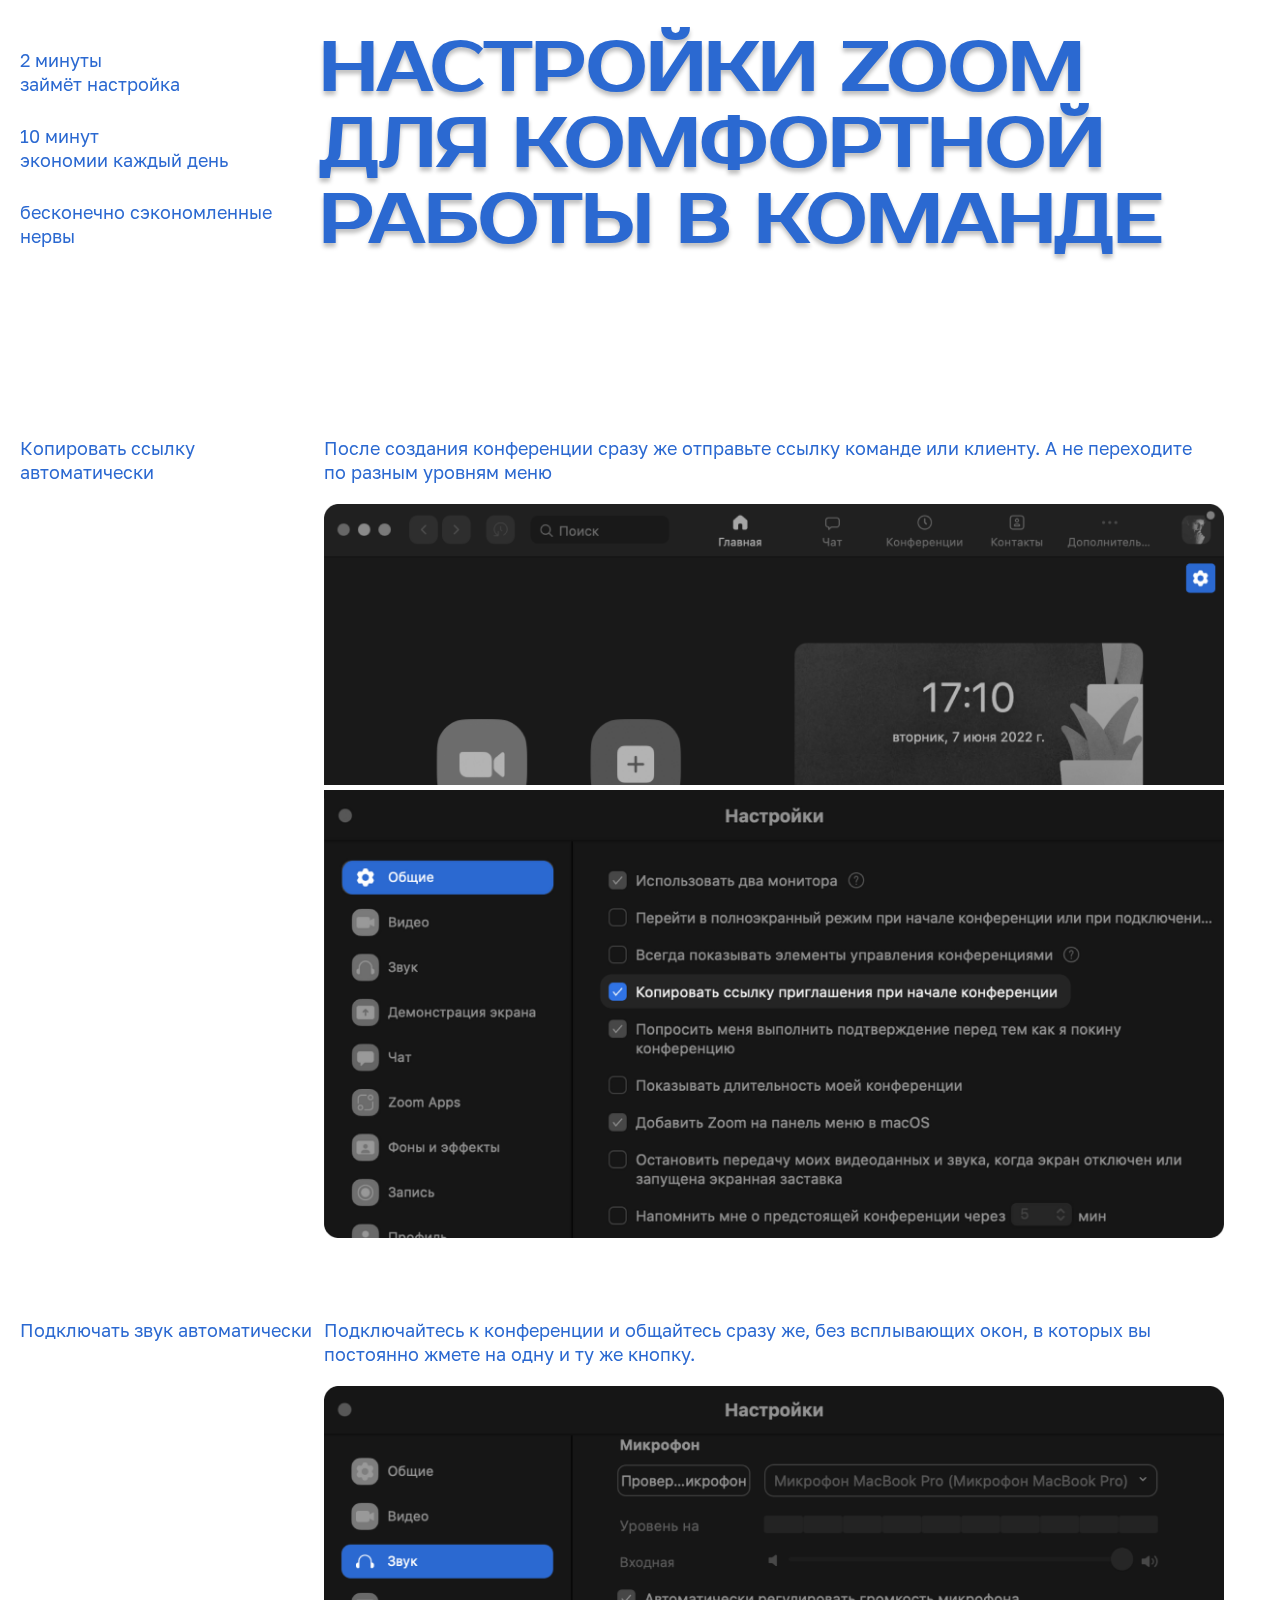
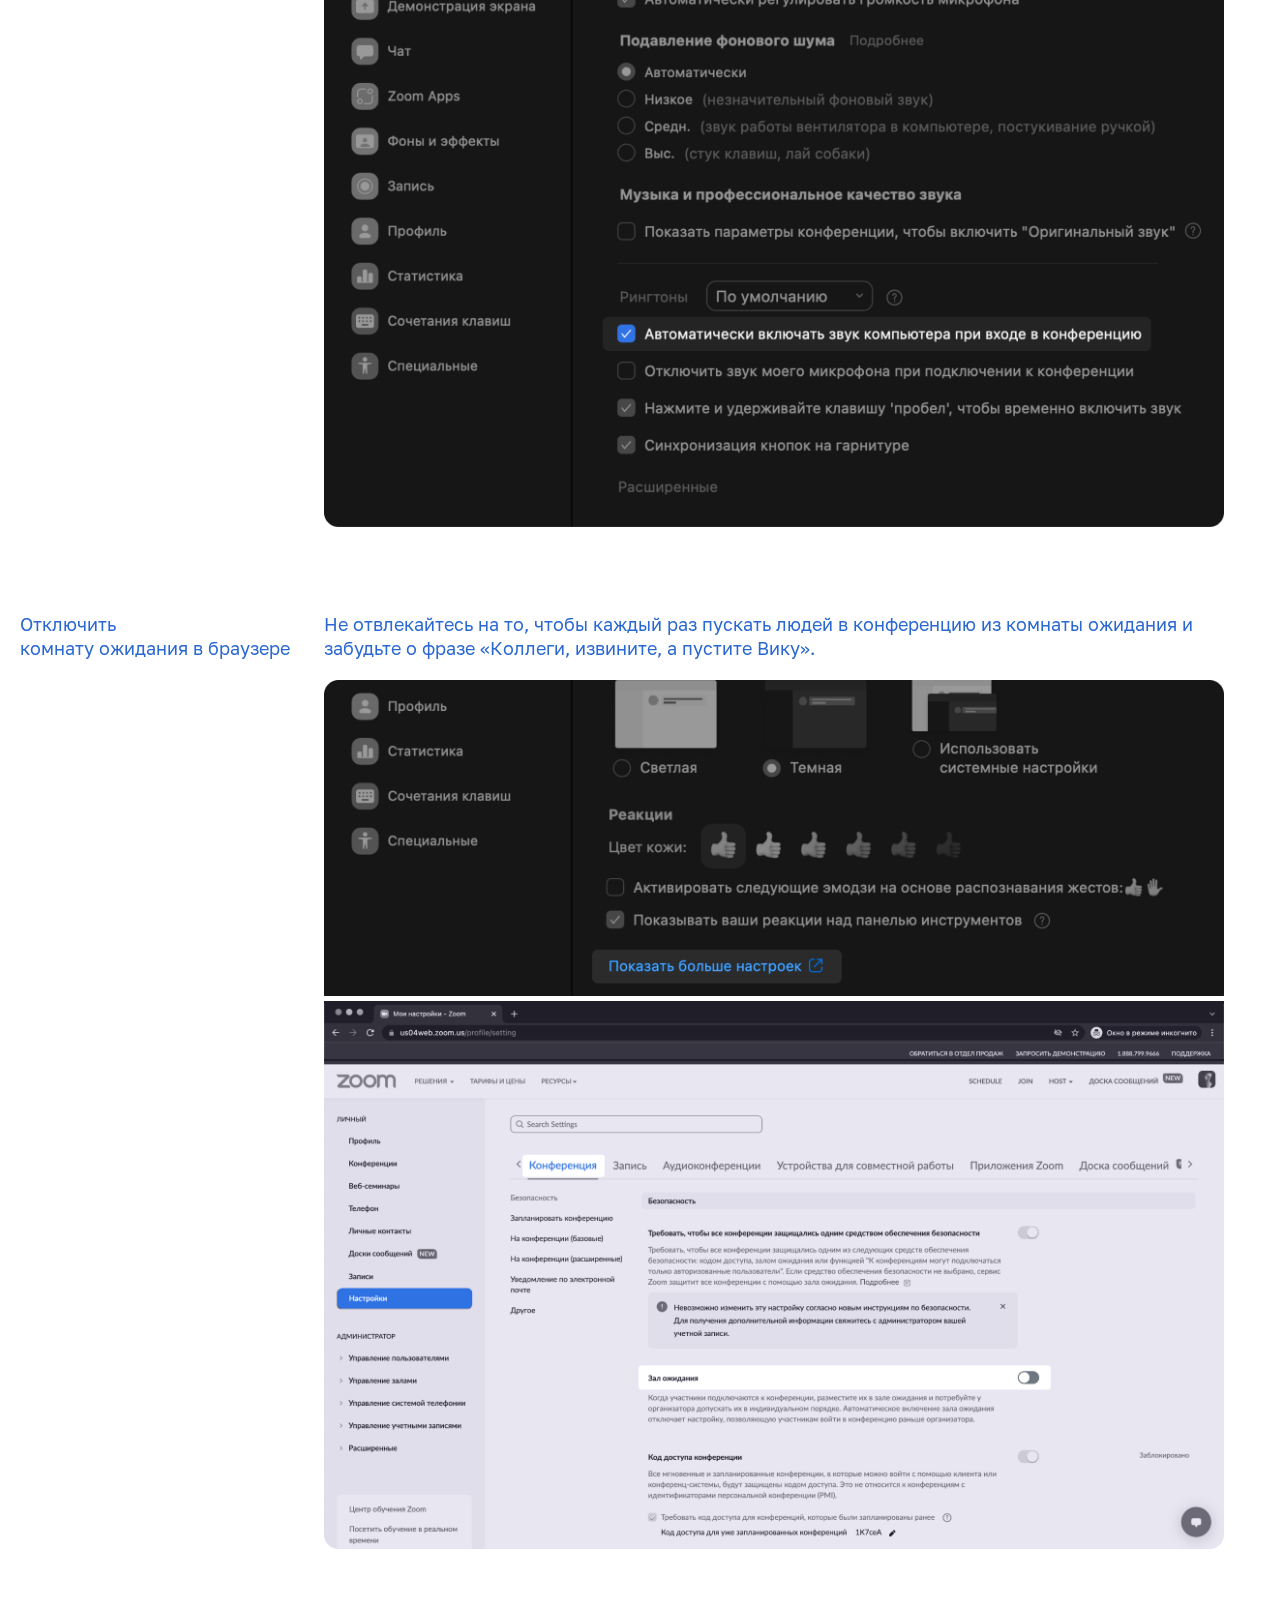
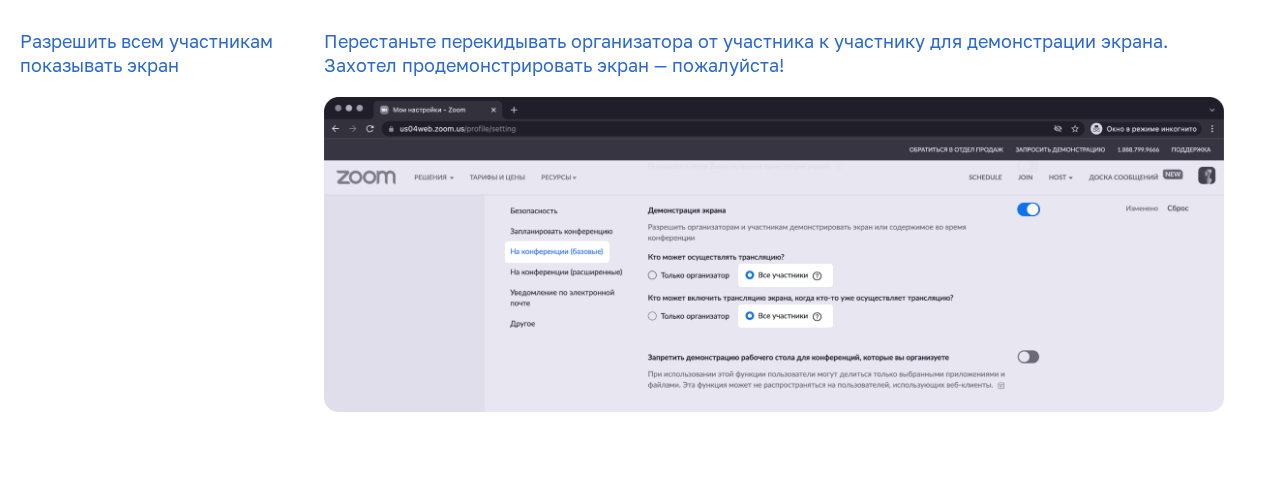
==== layout.html @ 577f2507 "Initial commit" ====
<!DOCTYPE html>
<html>

<head>
    <meta content="width=device-width, initial-scale=1" name="viewport" />
    <link rel="stylesheet" href="./reset.css">
    <link rel="stylesheet" href="./fonts.css">
    <link rel="stylesheet" href="./main.css">
    <link rel="stylesheet" href="https://fonts.googleapis.com/css?family=Prosto+One" />
</head>

<body>
    <div class="container">
        <div class="overview">
            <div class="column left-column">
                <p>2 минуты <br>займёт настройка</p>
                <p>10 минут <br>экономии каждый день</p>
                <p>бесконечно сэкономленные нервы</p>
            </div>
            <div class="column right-column">
                <h1 class="title">НАСТРОЙКИ ZOOM <br>ДЛЯ КОМФОРТНОЙ РАБОТЫ В КОМАНДЕ</h1>
            </div>
        </div>
        <div class="step">
            <div class="column left-column">
                <p>Копировать ссылку автоматически</p>
            </div>
            <div class="column right-column">
                <p>После создания конференции сразу же отправьте ссылку команде или клиенту. А не переходите по разным уровням меню</p>
                <img class="step-image" src="./images/step1_1.png" />
                <img class="step-image" src="./images/step1_2.png" />
            </div>
        </div>
        <div class="step">
            <div class="column left-column">
                <p>Подключать звук автоматически</p>
            </div>
            <div class="column right-column">
                <p>Подключайтесь к конференции и общайтесь сразу же, без всплывающих окон, в которых вы постоянно жмете на одну и ту же кнопку.</p>
                <img class="step-image" src="./images/step2.png" />
            </div>
        </div>
        <div class="step">
            <div class="column left-column">
                <p>Отключить <br>комнату ожидания в браузере</p>
            </div>
            <div class="column right-column">
                <p>Не отвлекайтесь на то, чтобы каждый раз пускать людей в конференцию из комнаты ожидания и забудьте о фразе «Коллеги, извините, а пустите Вику».</p>
                <img class="step-image" src="./images/step3_1.png" />
                <img class="step-image" src="./images/step3_2.png" />
            </div>
        </div>
        <div class="step">
            <div class="column left-column">
                <p>Разрешить всем участникам показывать экран</p>
            </div>
            <div class="column right-column">
                <p>Перестаньте перекидывать организатора от участника к участнику для демонстрации экрана. Захотел продемонстрировать экран — пожалуйста!</p>
                <img class="step-image" src="./images/step4.png" />
            </div>
        </div>
    </div>
</body>

</html>
---- fonts.css ----
@font-face {
    font-family: 'Golos';
    font-style: normal;
    font-weight: 400;
    font-display: fallback;
    src: local('Golos');
    src: url('./fonts/Golos/Golos-Text_Regular.ttf') format('truetype'), 
         url('./fonts/Golos/Golos-Text_Regular.woff2') format('woff2'), 
         url('./fonts/Golos/Golos-Text_Regular.woff') format('woff');
}
---- main.css ----
* {
    color: #2B69D1;
}

p {
    font-family: 'Golos';
    font-style: normal;
    font-size: 18px;
    line-height: 24px;
}

.container {
    display: flex;
    flex-direction: column;
    padding: 0 20px;
}

.overview {
    display: flex;
    margin-bottom: 160px;
}

.overview > .left-column {
    padding-top: 48px;
}

.overview > .right-column {
    padding-top: 30px;
}

.column {
    display: inline-flex;
    flex-direction: column;
}

.left-column {
    width: calc((100% - 40px) / 4);
}

.left-column>p {
    margin-bottom: 28px;
}

.right-column {
    width: calc((100% - 40px) / 4 * 3);
}

.right-column>p {
    margin-bottom: 20px;
}

.title {
    font-family: 'Prosto One';
    font-size: 67.8263px;
    line-height: 76px;
    text-shadow: 0px 4px 4px rgba(0, 0, 0, 0.25);
}

.step-image:first-of-type {
    margin-bottom: 5px;
}

.step {
    margin-bottom: 80px;
}

@media only screen and (max-width: 768px) {
    .overview {
        flex-direction: column;
    }

    .left-column {
        padding-top: 20px;
    }

    .left-column,
    .right-column {
        width: 100%;
    }

    .left-column > p:not(:last-child) {
        margin-bottom: 16px;
    }

    .left-column > p:last-child {
        margin-bottom: 0;
    }

    .overview {
        margin-bottom: 94px;
    }

    p {
        font-size: 14px;
        line-height: 16px;
    }

    .title {
        font-size: 38.8263px;
        line-height: 41px;
    }
}
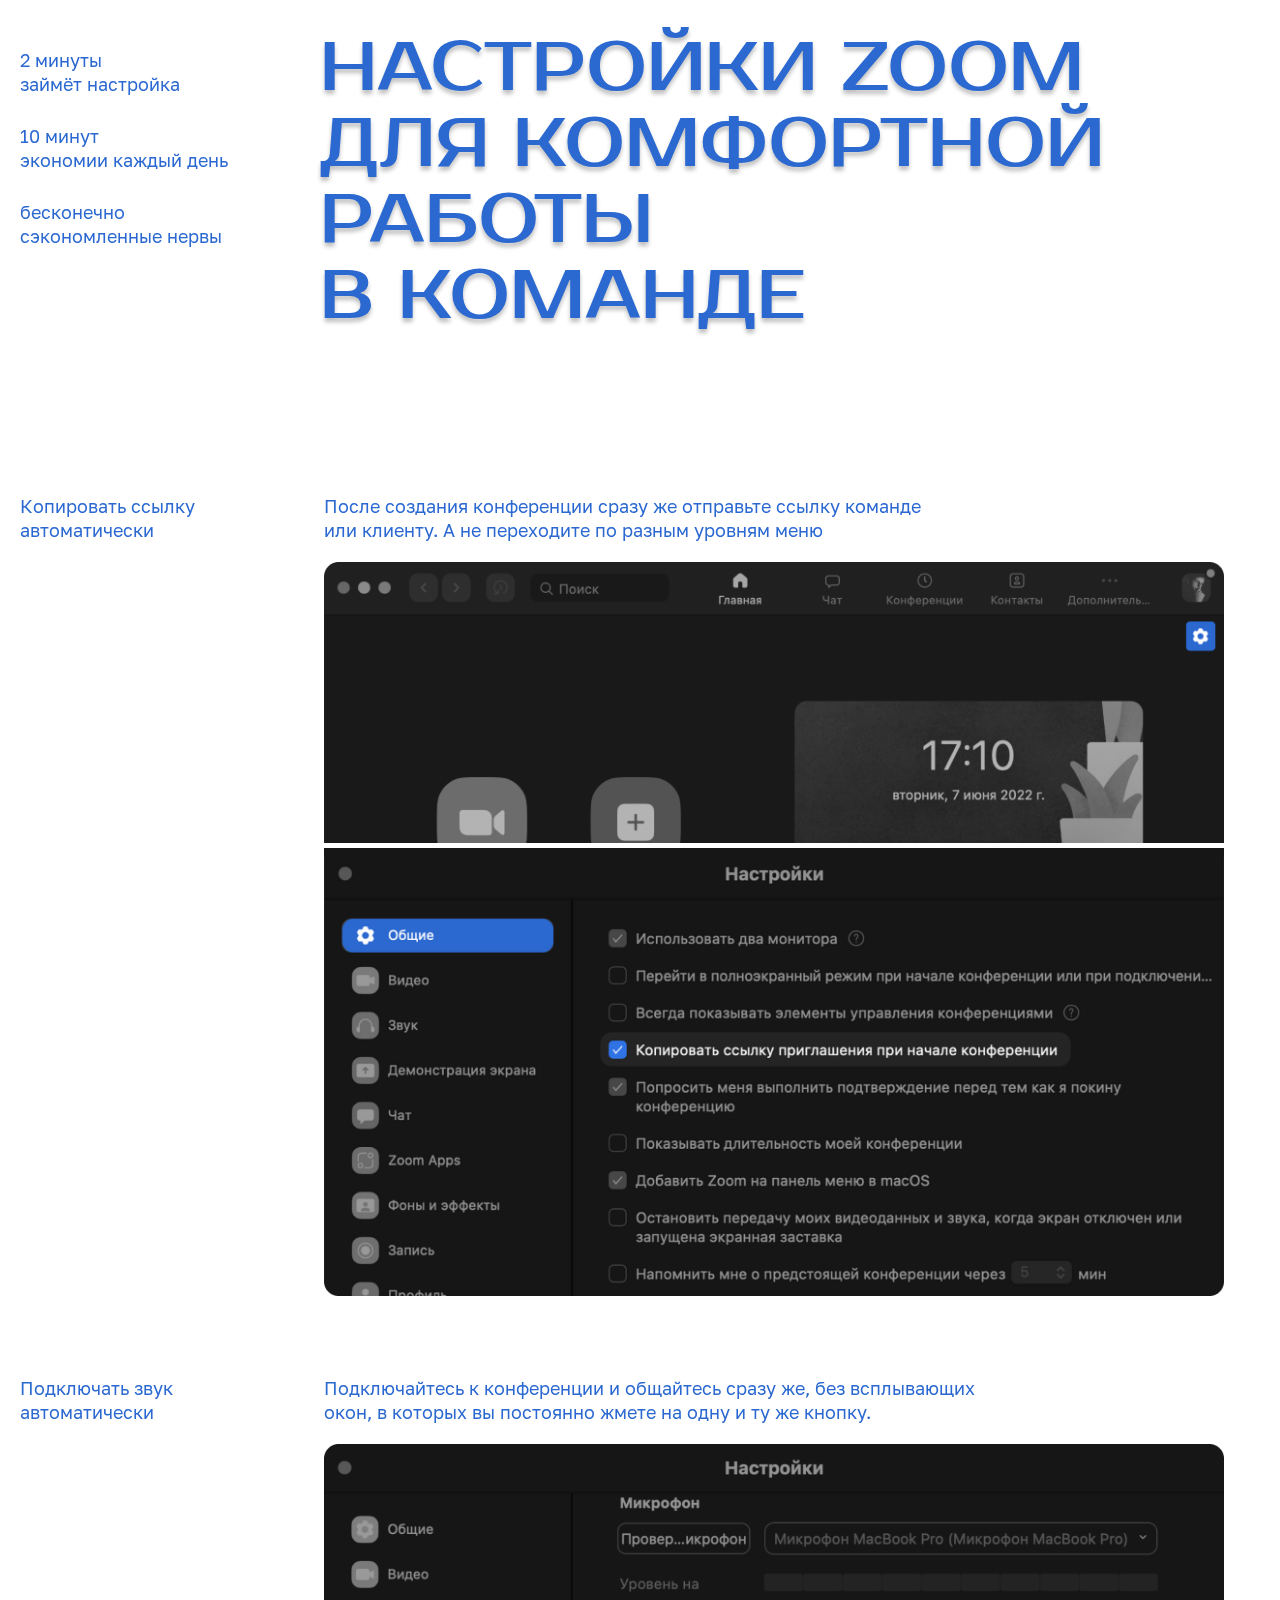
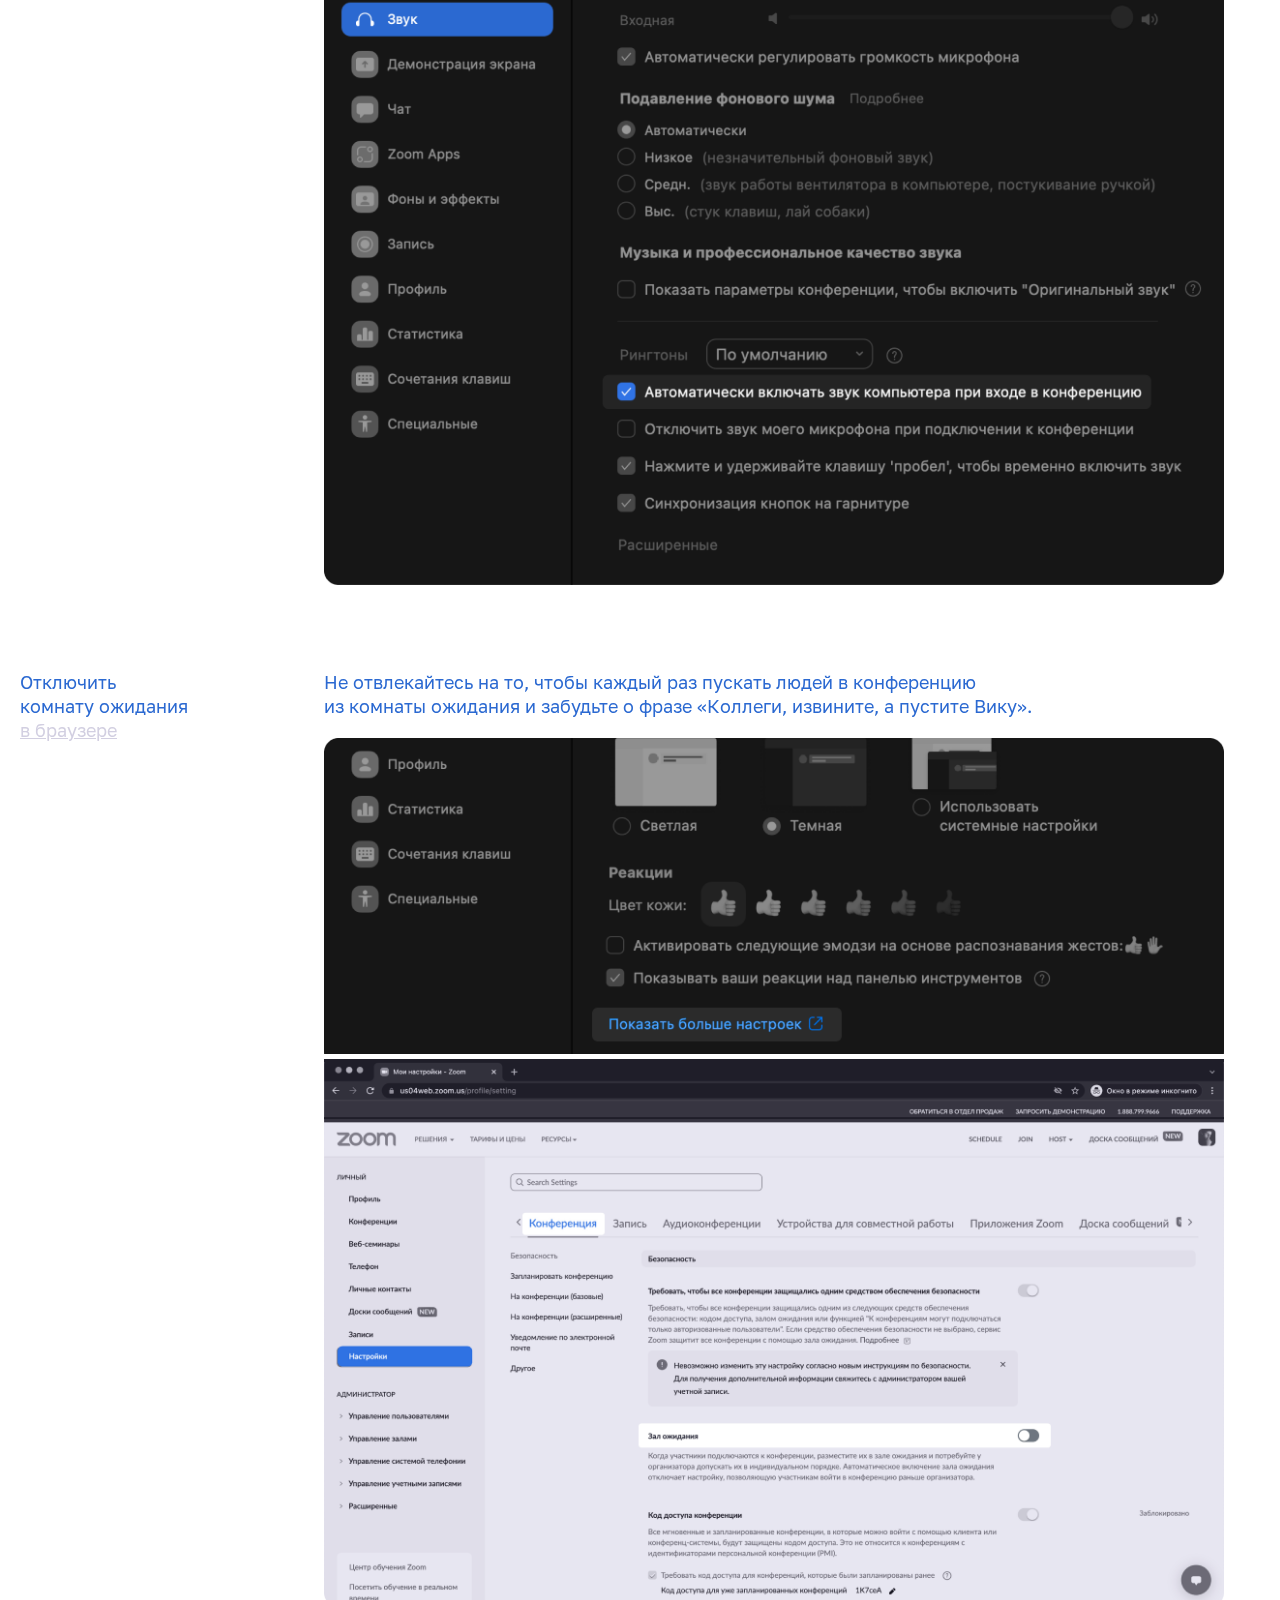
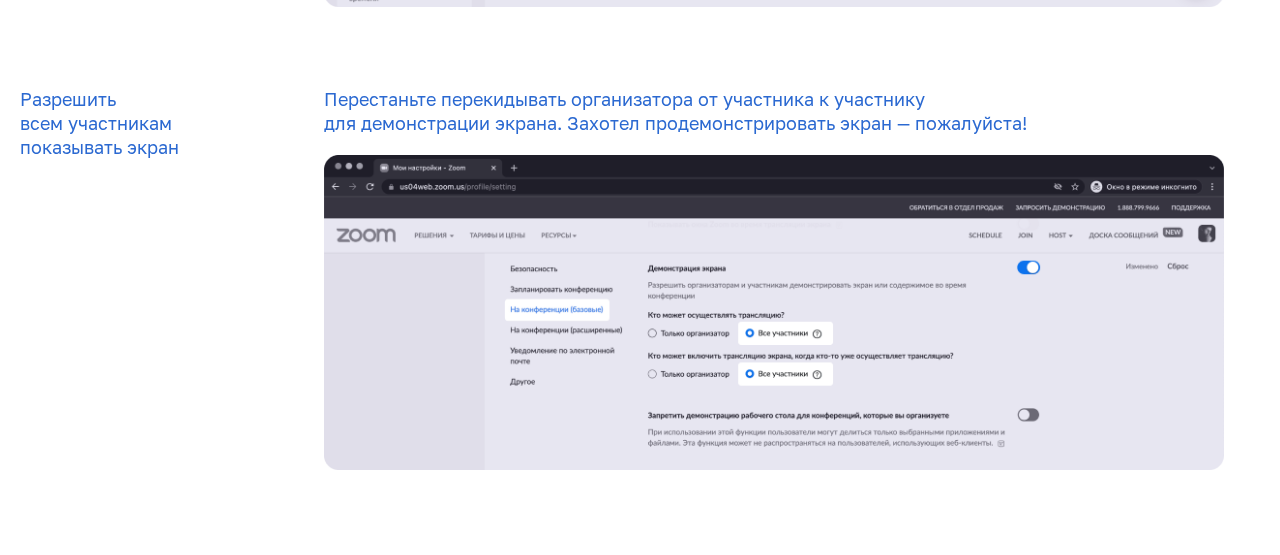
==== commit cf5b2d7d: "Add files via upload" ====
--- a/layout.html
+++ b/layout.html
@@ -6,57 +6,62 @@
     <link rel="stylesheet" href="./reset.css">
     <link rel="stylesheet" href="./fonts.css">
     <link rel="stylesheet" href="./main.css">
-    <link rel="stylesheet" href="https://fonts.googleapis.com/css?family=Prosto+One" />
 </head>
 
 <body>
     <div class="container">
         <div class="overview">
             <div class="column left-column">
-                <p>2 минуты <br>займёт настройка</p>
-                <p>10 минут <br>экономии каждый день</p>
-                <p>бесконечно сэкономленные нервы</p>
+                <p>2 минуты <br>займёт <br class="mobile-br">настройка</p>
+                <p>10 минут <br>экономии <br class="mobile-br">каждый день</p>
+                <p>бесконечно <br>сэкономленные <br class="mobile-br">нервы</p>
             </div>
             <div class="column right-column">
-                <h1 class="title">НАСТРОЙКИ ZOOM <br>ДЛЯ КОМФОРТНОЙ РАБОТЫ В КОМАНДЕ</h1>
+                <h1 class="title">НАСТРОЙКИ ZOOM <br class="desktop-br">ДЛЯ КОМФОРТНОЙ <br class="mobile-br">РАБОТЫ <br class="desktop-br">В&nbsp;КОМАНДЕ</h1>
             </div>
         </div>
         <div class="step">
             <div class="column left-column">
-                <p>Копировать ссылку автоматически</p>
+                <p>Копировать ссылку <br>автоматически</p>
             </div>
             <div class="column right-column">
-                <p>После создания конференции сразу же отправьте ссылку команде или клиенту. А не переходите по разным уровням меню</p>
-                <img class="step-image" src="./images/step1_1.png" />
-                <img class="step-image" src="./images/step1_2.png" />
+                <p>После создания конференции сразу же отправьте ссылку команде <br class="desktop-br">или клиенту. А не переходите по&nbsp;разным уровням меню</p>
+                <img class="step-image image-desktop" src="./images/step1_1.png" />
+                <img class="step-image image-desktop" src="./images/step1_2.png" />
+                <img class="step-image image-mobile" src="./images/mobile/step1_1.png" />
+                <img class="step-image image-mobile" src="./images/mobile/step1_2.png" />
             </div>
         </div>
         <div class="step">
             <div class="column left-column">
-                <p>Подключать звук автоматически</p>
+                <p>Подключать звук <br>автоматически</p>
             </div>
             <div class="column right-column">
-                <p>Подключайтесь к конференции и общайтесь сразу же, без всплывающих окон, в которых вы постоянно жмете на одну и ту же кнопку.</p>
-                <img class="step-image" src="./images/step2.png" />
+                <p>Подключайтесь к&nbsp;конференции и общайтесь сразу же, без всплывающих <br class="desktop-br">окон, в&nbsp;которых вы постоянно жмете на&nbsp;одну и ту же кнопку.</p>
+                <img class="step-image image-desktop" src="./images/step2.png" />
+                <img class="step-image image-mobile" src="./images/mobile/step2.png" />
             </div>
         </div>
         <div class="step">
             <div class="column left-column">
-                <p>Отключить <br>комнату ожидания в браузере</p>
+                <p>Отключить <br class="desktop-br">комнату ожидания <br><a href="https://us04web.zoom.us/profile/setting" class="step-link">в браузере</a></p>
             </div>
             <div class="column right-column">
-                <p>Не отвлекайтесь на то, чтобы каждый раз пускать людей в конференцию из комнаты ожидания и забудьте о фразе «Коллеги, извините, а пустите Вику».</p>
-                <img class="step-image" src="./images/step3_1.png" />
-                <img class="step-image" src="./images/step3_2.png" />
+                <p>Не отвлекайтесь на&nbsp;то, чтобы каждый раз пускать людей в&nbsp;конференцию <br class="desktop-br">из&nbsp;комнаты ожидания и забудьте о&nbsp;фразе «Коллеги, извините, а&nbsp;пустите Вику».</p>
+                <img class="step-image image-desktop" src="./images/step3_1.png" />
+                <img class="step-image image-desktop" src="./images/step3_2.png" />
+                <img class="step-image image-mobile" src="./images/mobile/step3_1.png" />
+                <img class="step-image image-mobile" src="./images/mobile/step3_2.png" />
             </div>
         </div>
         <div class="step">
             <div class="column left-column">
-                <p>Разрешить всем участникам показывать экран</p>
+                <p>Разрешить <br class="desktop-br">всем участникам <br>показывать экран</p>
             </div>
             <div class="column right-column">
-                <p>Перестаньте перекидывать организатора от участника к участнику для демонстрации экрана. Захотел продемонстрировать экран — пожалуйста!</p>
-                <img class="step-image" src="./images/step4.png" />
+                <p>Перестаньте перекидывать организатора от&nbsp;участника к&nbsp;участнику <br class="desktop-br">для&nbsp;демонстрации экрана. <br class="mobile-br">Захотел продемонстрировать экран — пожалуйста!</p>
+                <img class="step-image image-desktop" src="./images/step4.png" />
+                <img class="step-image image-mobile" src="./images/mobile/step4.png" />
             </div>
         </div>
     </div>
--- a/fonts.css
+++ b/fonts.css
@@ -7,4 +7,13 @@
     src: url('./fonts/Golos/Golos-Text_Regular.ttf') format('truetype'), 
          url('./fonts/Golos/Golos-Text_Regular.woff2') format('woff2'), 
          url('./fonts/Golos/Golos-Text_Regular.woff') format('woff');
+}
+
+@font-face {
+    font-family: 'Prosto';
+    font-style: normal;
+    font-weight: 400;
+    font-display: fallback;
+    src: local('Prosto');
+    src: url('./fonts/Prosto/Prosto.ttf') format('truetype');
 }--- a/main.css
+++ b/main.css
@@ -12,22 +12,26 @@
 .container {
     display: flex;
     flex-direction: column;
+    max-width: 1280px;
+    margin: auto;
     padding: 0 20px;
 }
 
+/* overview */
 .overview {
     display: flex;
     margin-bottom: 160px;
 }
 
-.overview > .left-column {
+.overview>.left-column {
     padding-top: 48px;
 }
 
-.overview > .right-column {
+.overview>.right-column {
     padding-top: 30px;
 }
 
+/* columns */
 .column {
     display: inline-flex;
     flex-direction: column;
@@ -49,8 +53,10 @@
     margin-bottom: 20px;
 }
 
+/* text */
 .title {
-    font-family: 'Prosto One';
+    font-family: 'Prosto';
+    font-weight: 100;
     font-size: 67.8263px;
     line-height: 76px;
     text-shadow: 0px 4px 4px rgba(0, 0, 0, 0.25);
@@ -64,9 +70,71 @@
     margin-bottom: 80px;
 }
 
+.desktop-br {
+    display: block;
+}
+
+.mobile-br {
+    display: none;
+}
+
+.image-desktop {
+    display: block;
+}
+
+.image-mobile {
+    display: none;
+}
+
+.step-link {
+    text-decoration: underline;
+    color: #D2CFE1;
+}
+
 @media only screen and (max-width: 768px) {
+    .container {
+        padding: 0 16px 48px;
+    }
+
     .overview {
-        flex-direction: column;
+        flex-direction: column-reverse;
+    }
+
+    p {
+        font-size: 15px;
+        line-height: 20px;
+    }
+
+    .right-column {
+        padding-top: 20px;
+    }
+
+    .overview >  .right-column {
+        padding-top: 48px;
+    }
+
+    .overview >  .left-column {
+        padding-left: 43px;
+    }
+
+    .step > .right-column {
+        margin-left: 43px;
+    }
+
+    .step > .right-column > p {
+        max-width: calc(100% - 43px);
+    }
+
+    .step > .right-column > .step-image {
+        margin-left: -43px;
+    }
+
+    .step-image:first-of-type {
+        margin-bottom: 1px;
+    }
+
+    .step {
+        margin-bottom: 48px;
     }
 
     .left-column {
@@ -78,25 +146,36 @@
         width: 100%;
     }
 
-    .left-column > p:not(:last-child) {
+    .left-column>p:not(:last-child) {
         margin-bottom: 16px;
     }
 
-    .left-column > p:last-child {
+    .left-column>p:last-child {
         margin-bottom: 0;
     }
 
     .overview {
-        margin-bottom: 94px;
-    }
-
-    p {
-        font-size: 14px;
-        line-height: 16px;
+        margin-bottom: 96px;
     }
 
     .title {
-        font-size: 38.8263px;
-        line-height: 41px;
+        font-size: 39px;
+        line-height: 48px;
+    }
+
+    .desktop-br {
+        display: none;
+    }
+
+    .mobile-br {
+        display: block;
+    }
+
+    .image-desktop {
+        display: none;
+    }
+    
+    .image-mobile {
+        display: block;
     }
 }